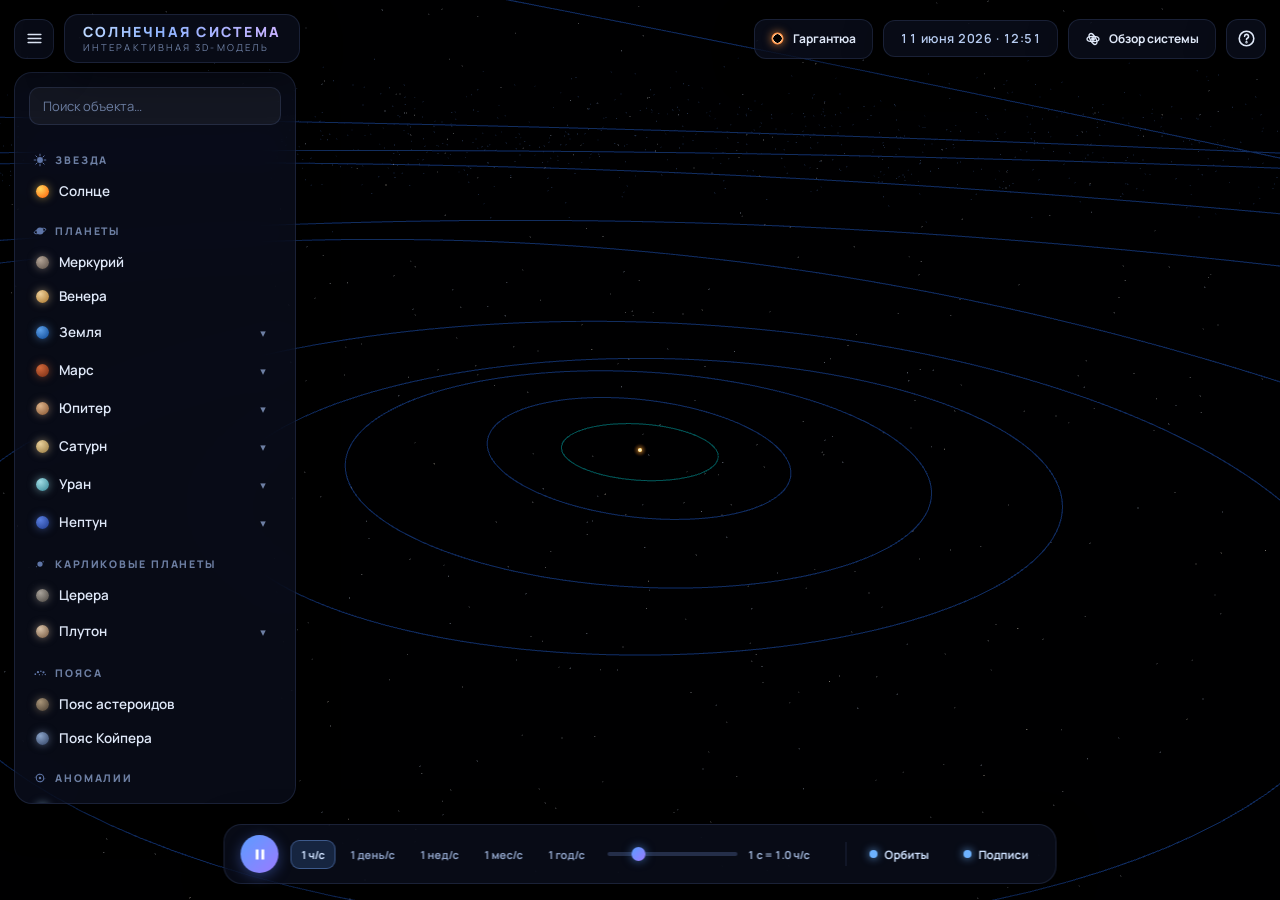
==== index.html @ 6d2d192e "baseline: pre-stage-5 state (real-scale solar system + Gargantua) Vanilla Three.js r161 solar-system" ====
<!DOCTYPE html>
<html lang="ru">
<head>
  <meta charset="UTF-8">
  <meta name="viewport" content="width=device-width, initial-scale=1.0">
  <title>Солнечная система — интерактивная 3D-модель</title>
  <meta name="description" content="Интерактивная 3D-модель Солнечной системы: планеты, спутники, пояса астероидов и космические аппараты с реальными характеристиками.">
  <link rel="preconnect" href="https://fonts.googleapis.com">
  <link rel="preconnect" href="https://fonts.gstatic.com" crossorigin>
  <link href="https://fonts.googleapis.com/css2?family=Manrope:wght@400;500;600;700;800&display=swap" rel="stylesheet">
  <link rel="stylesheet" href="css/style.css">
  <link rel="icon" href="data:image/svg+xml,<svg xmlns='http://www.w3.org/2000/svg' viewBox='0 0 24 24'><circle cx='12' cy='12' r='6' fill='%23ffb347'/><ellipse cx='12' cy='12' rx='10' ry='3.5' fill='none' stroke='%236ea8ff' stroke-width='1.5' transform='rotate(-18 12 12)'/></svg>">
  <script type="importmap">
    {
      "imports": {
        "three": "./vendor/three.module.js",
        "three/addons/": "./vendor/addons/"
      }
    }
  </script>
</head>
<body>

  <!-- Экран загрузки -->
  <div id="loader">
    <div class="orbits">
      <div class="o"></div>
      <div class="o"></div>
      <div class="o"></div>
      <div class="core"></div>
    </div>
    <div class="loader-title">СОЛНЕЧНАЯ СИСТЕМА</div>
    <div class="loader-sub">загрузка текстур и подготовка сцены…</div>
  </div>

  <!-- 3D-сцена -->
  <canvas id="scene"></canvas>
  <div id="labels"></div>

  <!-- Верхняя панель -->
  <header id="topbar">
    <button id="btnMenu" class="glass btn-ic" title="Скрыть / показать список объектов">
      <svg viewBox="0 0 24 24" fill="none" stroke="currentColor" stroke-width="2" stroke-linecap="round">
        <path d="M4 7h16M4 12h16M4 17h16"/>
      </svg>
    </button>
    <div class="brand glass">
      <b>СОЛНЕЧНАЯ СИСТЕМА</b>
      <span>интерактивная 3D-модель</span>
    </div>
    <div class="spacer"></div>
    <a class="bh-link glass" href="blackhole.html" title="Чёрная дыра Гаргантюа из «Интерстеллара»">
      <span class="bh-dot"></span>
      Гаргантюа
    </a>
    <div id="simDate" class="glass">11 июня 2026 · 12:00</div>
    <button id="btnOverview" class="glass" title="Вернуться к обзору всей системы">
      <svg viewBox="0 0 24 24" fill="none" stroke="currentColor" stroke-width="2" stroke-linecap="round">
        <circle cx="12" cy="12" r="3" fill="currentColor" stroke="none"/>
        <ellipse cx="12" cy="12" rx="9" ry="4"/>
        <ellipse cx="12" cy="12" rx="9" ry="4" transform="rotate(60 12 12)"/>
      </svg>
      Обзор системы
    </button>
    <button id="btnHelp" class="glass btn-ic" title="Управление">
      <svg viewBox="0 0 24 24" fill="none" stroke="currentColor" stroke-width="2" stroke-linecap="round">
        <circle cx="12" cy="12" r="9.2"/>
        <path d="M9.6 9.3a2.5 2.5 0 1 1 3.4 2.34c-.74.3-1 .86-1 1.61v.25"/>
        <circle cx="12" cy="16.8" r="0.5" fill="currentColor"/>
      </svg>
    </button>
  </header>

  <!-- Сайдбар со списком объектов -->
  <aside id="sidebar" class="glass">
    <div class="search-wrap">
      <input id="searchInput" type="text" placeholder="Поиск объекта…" autocomplete="off">
    </div>
    <nav id="tree"></nav>
  </aside>

  <!-- Панель информации об объекте -->
  <section id="infoPanel" class="glass">
    <button id="infoClose" title="Закрыть (Esc)">✕</button>
    <div class="info-head">
      <div id="infoPortrait"></div>
      <div class="info-names">
        <div id="infoKind">Планета</div>
        <div id="infoName">—</div>
        <div id="infoEn">—</div>
      </div>
    </div>
    <div class="info-body">
      <p id="infoDesc"></p>
      <div id="infoLive"></div>
      <div id="infoFacts"></div>
    </div>
    <div class="info-foot">
      <button id="btnGoto">
        <svg viewBox="0 0 24 24" fill="none" stroke="currentColor" stroke-width="2" stroke-linecap="round" stroke-linejoin="round">
          <path d="M5 19l7-14 7 14-7-3.5z"/>
        </svg>
        Лететь к объекту
      </button>
      <button id="btnJump" class="btn-jump" style="display:none">
        <svg viewBox="0 0 24 24" fill="none" stroke="currentColor" stroke-width="2" stroke-linecap="round">
          <circle cx="12" cy="12" r="7.5"/>
          <path d="M8.5 12h7M12.7 9.2L15.5 12l-2.8 2.8"/>
        </svg>
        Прыгнуть к Гаргантюа
      </button>
    </div>
  </section>

  <!-- Панель управления временем -->
  <footer id="timebar" class="glass">
    <button id="btnPause" title="Пауза (пробел)"></button>
    <div class="presets">
      <button class="preset" data-speed="0.04166666">1 ч/с</button>
      <button class="preset" data-speed="1">1 день/с</button>
      <button class="preset" data-speed="7">1 нед/с</button>
      <button class="preset" data-speed="30.44">1 мес/с</button>
      <button class="preset" data-speed="365.25">1 год/с</button>
    </div>
    <div class="slider-wrap">
      <input id="speedSlider" type="range" min="0" max="1000" value="300">
      <div id="speedLabel">1 с = 1 ч</div>
    </div>
    <div class="vdiv"></div>
    <button id="tglOrbits" class="tgl on">Орбиты</button>
    <button id="tglLabels" class="tgl on">Подписи</button>
  </footer>

  <!-- Прицел сканера (центр экрана) -->
  <div id="reticle" class="ret-idle">
    <svg class="ret-svg" viewBox="0 0 100 100" aria-hidden="true">
      <circle class="ret-prog-track" cx="50" cy="50" r="34"/>
      <circle class="ret-prog" cx="50" cy="50" r="34"/>
    </svg>
    <span class="ret-corner tl"></span><span class="ret-corner tr"></span>
    <span class="ret-corner bl"></span><span class="ret-corner br"></span>
    <span class="ret-dot"></span>
    <div class="ret-info"><b id="retName"></b><span id="retMeta"></span></div>
  </div>

  <!-- Баннер открытия объекта -->
  <div id="discoveryBanner"></div>

  <!-- HUD режима полёта -->
  <div id="flightHud" class="glass">
    <div class="fh-head"><span class="fh-boost" id="fhBoost">БУСТ</span><b>ПОЛЁТ</b></div>
    <div class="fh-bar"><i id="fhBar"></i></div>
    <div class="fh-spd"><span id="fhSpeed">0</span><small>ед/с</small></div>
    <div class="fh-stats">
      <span class="fh-stat"><i class="fh-ico-scan"></i><b id="fhFound">0</b>/<span id="fhTotal">0</span> просканировано</span>
      <span class="fh-stat fh-cr"><b id="fhCredits">0</b> кр</span>
    </div>
    <div class="fh-keys"><kbd>W</kbd>/<kbd>S</kbd> тяга · мышь поворот · <kbd>A</kbd>/<kbd>D</kbd> крен · <kbd>Space</kbd> тормоз · <kbd>Shift</kbd> буст · <kbd>ЛКМ</kbd> скан · <kbd>F</kbd> выйти</div>
  </div>

  <!-- Подсказка по управлению -->
  <div id="hint" class="glass">
    <kbd>ЛКМ</kbd> вращение &nbsp; <kbd>Колесо</kbd> масштаб &nbsp; <kbd>ПКМ</kbd> сдвиг<br>
    <kbd>W</kbd><kbd>A</kbd><kbd>S</kbd><kbd>D</kbd><kbd>Q</kbd><kbd>E</kbd> свободный полёт &nbsp; <kbd>Shift</kbd> ускорение<br>
    <kbd>F</kbd> взять штурвал корабля
  </div>

  <!-- Окно помощи -->
  <div id="helpModal" class="modal">
    <div class="modal-card glass">
      <button id="helpClose">✕</button>
      <h3>Управление</h3>
      <div class="help-row"><span>Вращение камеры</span><div class="help-keys"><kbd>ЛКМ + движение</kbd></div></div>
      <div class="help-row"><span>Приближение / отдаление</span><div class="help-keys"><kbd>Колесо мыши</kbd></div></div>
      <div class="help-row"><span>Сдвиг камеры</span><div class="help-keys"><kbd>ПКМ + движение</kbd></div></div>
      <div class="help-row"><span>Свободный полёт</span><div class="help-keys"><kbd>W</kbd><kbd>A</kbd><kbd>S</kbd><kbd>D</kbd></div></div>
      <div class="help-row"><span>Вверх / вниз</span><div class="help-keys"><kbd>E</kbd><kbd>Q</kbd></div></div>
      <div class="help-row"><span>Ускорение полёта</span><div class="help-keys"><kbd>Shift</kbd></div></div>
      <div class="help-row"><span>Взять штурвал корабля / выйти</span><div class="help-keys"><kbd>F</kbd></div></div>
      <div class="help-row"><span>Пауза времени</span><div class="help-keys"><kbd>Пробел</kbd></div></div>
      <div class="help-row"><span>Снять выделение</span><div class="help-keys"><kbd>Esc</kbd></div></div>
      <div class="help-row"><span>Информация об объекте</span><div class="help-keys"><kbd>Клик по объекту</kbd></div></div>
    </div>
  </div>

  <script type="module" src="js/main.js"></script>
</body>
</html>
---- css/style.css ----
/* ============================================================
   Солнечная система — стили интерфейса
   ============================================================ */

:root {
  --bg: #04060d;
  --glass: rgba(13, 19, 36, 0.62);
  --glass-border: rgba(138, 170, 255, 0.14);
  --text: #dfe8f8;
  --text-dim: #8fa3c8;
  --text-faint: #6d7fa3;
  --accent1: #5b9dff;
  --accent2: #9b7bff;
  --accent-grad: linear-gradient(135deg, #5b9dff, #9b7bff);
}

* { margin: 0; padding: 0; box-sizing: border-box; }

html, body {
  width: 100%; height: 100%;
  overflow: hidden;
  background: var(--bg);
  color: var(--text);
  font-family: 'Manrope', 'Inter', 'Segoe UI', system-ui, sans-serif;
  -webkit-font-smoothing: antialiased;
}

#scene { position: fixed; inset: 0; display: block; cursor: grab; }
#scene:active { cursor: grabbing; }

::selection { background: rgba(91, 157, 255, 0.35); }

/* ───────── базовое стекло ───────── */
.glass {
  background: var(--glass);
  backdrop-filter: blur(18px) saturate(150%);
  -webkit-backdrop-filter: blur(18px) saturate(150%);
  border: 1px solid var(--glass-border);
  box-shadow: 0 10px 40px rgba(0, 0, 0, 0.45);
}

button {
  font-family: inherit;
  color: var(--text);
  cursor: pointer;
  border: none;
  background: none;
}

.btn-ic {
  width: 40px; height: 40px;
  border-radius: 12px;
  display: grid; place-items: center;
  transition: border-color 0.25s, box-shadow 0.25s, transform 0.15s;
}
.btn-ic svg { width: 19px; height: 19px; }
.btn-ic:hover {
  border-color: rgba(140, 190, 255, 0.45);
  box-shadow: 0 0 18px rgba(91, 157, 255, 0.25);
}
.btn-ic:active { transform: scale(0.93); }

/* ───────── верхняя панель ───────── */
#topbar {
  position: fixed; top: 14px; left: 14px; right: 14px;
  display: flex; align-items: center; gap: 10px;
  z-index: 30;
  pointer-events: none;
}
#topbar > * { pointer-events: auto; }

.brand {
  display: flex; flex-direction: column;
  padding: 7px 18px 8px;
  border-radius: 14px;
  user-select: none;
}
.brand b {
  font-size: 14px; font-weight: 800; letter-spacing: 0.16em;
  background: linear-gradient(90deg, #bcd7ff, #8fb4ff 40%, #c9b2ff);
  -webkit-background-clip: text; background-clip: text;
  -webkit-text-fill-color: transparent;
  white-space: nowrap;
}
.brand span {
  font-size: 9.5px; letter-spacing: 0.22em; text-transform: uppercase;
  color: var(--text-faint);
}

.spacer { flex: 1; }

#simDate {
  padding: 9px 16px;
  border-radius: 12px;
  font-size: 12.5px; font-weight: 600;
  letter-spacing: 0.04em;
  color: #b8cdf2;
  font-variant-numeric: tabular-nums;
  white-space: nowrap;
}

#btnOverview {
  padding: 0 16px; height: 40px;
  border-radius: 12px;
  font-size: 12px; font-weight: 700;
  display: flex; align-items: center; gap: 8px;
  transition: border-color 0.25s, box-shadow 0.25s;
}

.bh-link {
  display: flex; align-items: center; gap: 9px;
  height: 40px;
  padding: 0 16px;
  border-radius: 12px;
  font-size: 12px; font-weight: 700;
  color: var(--text);
  text-decoration: none;
  transition: border-color 0.25s, box-shadow 0.25s;
  white-space: nowrap;
}
.bh-link:hover {
  border-color: rgba(255, 180, 90, 0.5);
  box-shadow: 0 0 18px rgba(255, 150, 60, 0.3);
}
.bh-dot {
  width: 13px; height: 13px;
  border-radius: 50%;
  background: radial-gradient(circle at 50% 50%, #000 0 44%, transparent 46%),
    radial-gradient(circle at 50% 50%, #ffe9c0 40%, #ff8a3c 60%, transparent 75%);
  box-shadow: 0 0 8px rgba(255, 150, 60, 0.7);
}
#btnOverview svg { width: 16px; height: 16px; }
#btnOverview:hover {
  border-color: rgba(140, 190, 255, 0.45);
  box-shadow: 0 0 18px rgba(91, 157, 255, 0.25);
}

/* ───────── сайдбар ───────── */
#sidebar {
  position: fixed; left: 14px; top: 72px; bottom: 96px;
  width: 282px;
  border-radius: 18px;
  display: flex; flex-direction: column;
  z-index: 20;
  transition: transform 0.4s cubic-bezier(0.2, 0.8, 0.2, 1), opacity 0.35s;
  overflow: hidden;
}
#sidebar.collapsed { transform: translateX(-130%); opacity: 0; }

.search-wrap { padding: 14px 14px 8px; }
#searchInput {
  width: 100%;
  background: rgba(255, 255, 255, 0.05);
  border: 1px solid rgba(138, 170, 255, 0.14);
  border-radius: 10px;
  padding: 9px 13px;
  font-family: inherit; font-size: 13px;
  color: var(--text);
  outline: none;
  transition: border-color 0.25s, box-shadow 0.25s;
}
#searchInput::placeholder { color: var(--text-faint); }
#searchInput:focus {
  border-color: rgba(120, 170, 255, 0.45);
  box-shadow: 0 0 14px rgba(91, 157, 255, 0.18);
}

#tree {
  flex: 1;
  overflow-y: auto;
  padding: 4px 10px 16px;
}
#tree::-webkit-scrollbar { width: 8px; }
#tree::-webkit-scrollbar-thumb {
  background: rgba(120, 150, 220, 0.22);
  border-radius: 8px;
}
#tree::-webkit-scrollbar-thumb:hover { background: rgba(120, 150, 220, 0.4); }

.cat { margin-top: 12px; }
.cat-title {
  display: flex; align-items: center; gap: 8px;
  font-size: 10.5px; font-weight: 800;
  letter-spacing: 0.18em; text-transform: uppercase;
  color: var(--text-faint);
  padding: 4px 8px 7px;
}
.cat-ico svg { width: 14px; height: 14px; display: block; color: #5f76a8; }
.cat ul { list-style: none; }

.row {
  display: flex; align-items: center; gap: 10px;
  padding: 7px 10px;
  border-radius: 10px;
  cursor: pointer;
  border: 1px solid transparent;
  transition: background 0.2s, border-color 0.2s;
  user-select: none;
}
.row:hover { background: rgba(120, 160, 255, 0.08); }
.row.active {
  background: linear-gradient(90deg, rgba(91, 157, 255, 0.16), rgba(155, 123, 255, 0.1));
  border-color: rgba(120, 170, 255, 0.3);
}
.row .dot {
  width: 13px; height: 13px; flex: none;
  border-radius: 50%;
  background: radial-gradient(circle at 34% 30%, var(--c1), var(--c2) 75%);
  box-shadow: 0 0 8px color-mix(in srgb, var(--c1) 55%, transparent);
}
.row-name { font-size: 13.5px; font-weight: 600; flex: 1; }
.row.child { padding: 5px 10px; }
.row.child .dot { width: 9px; height: 9px; }
.row.child .row-name { font-size: 12.5px; font-weight: 500; color: #c2d0e8; }

.exp {
  font-size: 11px; color: var(--text-faint);
  width: 22px; height: 22px;
  border-radius: 7px;
  transition: transform 0.3s, color 0.2s, background 0.2s;
}
.exp:hover { background: rgba(255, 255, 255, 0.08); color: var(--text); }
li.open > .row .exp, li.open > div .exp { transform: rotate(180deg); }
ul.children { display: none; margin-left: 20px; padding-left: 4px; border-left: 1px solid rgba(138, 170, 255, 0.12); }
li.open > ul.children { display: block; }

/* ───────── панель информации ───────── */
#infoPanel {
  position: fixed; right: 14px; top: 72px;
  width: 348px;
  max-height: calc(100vh - 186px);
  border-radius: 20px;
  display: flex; flex-direction: column;
  z-index: 20;
  transform: translateX(120%);
  opacity: 0;
  transition: transform 0.45s cubic-bezier(0.2, 0.8, 0.2, 1), opacity 0.35s;
  overflow: hidden;
}
#infoPanel.open { transform: translateX(0); opacity: 1; }

.info-head {
  display: flex; gap: 14px; align-items: center;
  padding: 18px 18px 12px;
}
#infoPortrait {
  width: 62px; height: 62px; flex: none;
  border-radius: 50%;
  box-shadow:
    inset -8px -8px 18px rgba(0, 0, 0, 0.55),
    inset 4px 4px 12px rgba(255, 255, 255, 0.18),
    0 0 24px rgba(91, 157, 255, 0.18);
}
.info-names { flex: 1; min-width: 0; }
#infoKind {
  display: inline-block;
  font-size: 9.5px; font-weight: 800;
  letter-spacing: 0.14em; text-transform: uppercase;
  color: #a5c4ff;
  padding: 3px 9px;
  border-radius: 99px;
  border: 1px solid rgba(120, 170, 255, 0.35);
  background: rgba(91, 157, 255, 0.1);
  margin-bottom: 5px;
}
#infoName { font-size: 21px; font-weight: 800; line-height: 1.1; }
#infoEn { font-size: 11.5px; color: var(--text-dim); margin-top: 2px; }

#infoClose {
  position: absolute; top: 12px; right: 12px;
  width: 30px; height: 30px;
  border-radius: 9px;
  display: grid; place-items: center;
  color: var(--text-dim);
  font-size: 17px;
  transition: background 0.2s, color 0.2s;
}
#infoClose:hover { background: rgba(255, 255, 255, 0.08); color: var(--text); }

.info-body {
  overflow-y: auto;
  padding: 0 18px 16px;
}
.info-body::-webkit-scrollbar { width: 8px; }
.info-body::-webkit-scrollbar-thumb { background: rgba(120, 150, 220, 0.22); border-radius: 8px; }

#infoDesc {
  font-size: 13px; line-height: 1.6;
  color: #c6d4ec;
  padding-bottom: 12px;
  border-bottom: 1px solid rgba(138, 170, 255, 0.12);
}

#infoLive { padding-top: 4px; }
#infoLive:empty { display: none; }
.live-row, .fact {
  display: flex; justify-content: space-between; align-items: baseline; gap: 14px;
  padding: 6.5px 0;
  font-size: 12.5px;
}
.live-row { border-bottom: 1px dashed rgba(138, 170, 255, 0.1); }
.live-row span, .fact span { color: var(--text-dim); }
.live-row b, .fact b { font-weight: 700; color: #e8f0ff; text-align: right; }
.live-row b { color: #9fd0ff; }

#infoFacts { padding-top: 6px; }
.fact { border-bottom: 1px solid rgba(138, 170, 255, 0.07); }
.fact:last-child { border-bottom: none; }

.info-foot { padding: 10px 18px 16px; }
#btnGoto {
  width: 100%;
  padding: 11px;
  border-radius: 12px;
  background: var(--accent-grad);
  color: #fff;
  font-size: 13px; font-weight: 800;
  letter-spacing: 0.04em;
  display: flex; align-items: center; justify-content: center; gap: 9px;
  box-shadow: 0 4px 18px rgba(91, 130, 255, 0.35);
  transition: filter 0.2s, transform 0.15s, box-shadow 0.2s;
}
#btnGoto svg { width: 15px; height: 15px; }
#btnGoto:hover { filter: brightness(1.12); box-shadow: 0 4px 24px rgba(91, 130, 255, 0.5); }
#btnGoto:active { transform: scale(0.97); }

.btn-jump {
  width: 100%;
  margin-top: 8px;
  padding: 11px;
  border-radius: 12px;
  background: linear-gradient(135deg, #ff9a3c, #ff5e3a);
  color: #fff;
  font-size: 13px; font-weight: 800;
  letter-spacing: 0.04em;
  display: flex; align-items: center; justify-content: center; gap: 9px;
  box-shadow: 0 4px 18px rgba(255, 120, 50, 0.35);
  transition: filter 0.2s, transform 0.15s, box-shadow 0.2s;
}
.btn-jump svg { width: 16px; height: 16px; }
.btn-jump:hover { filter: brightness(1.12); box-shadow: 0 4px 24px rgba(255, 120, 50, 0.55); }
.btn-jump:active { transform: scale(0.97); }

/* ───────── панель времени ───────── */
#timebar {
  position: fixed; bottom: 16px; left: 50%;
  transform: translateX(-50%);
  display: flex; align-items: center; gap: 12px;
  padding: 10px 16px;
  border-radius: 18px;
  z-index: 25;
  max-width: calc(100vw - 28px);
}

#btnPause {
  width: 38px; height: 38px; flex: none;
  border-radius: 50%;
  background: var(--accent-grad);
  display: grid; place-items: center;
  box-shadow: 0 3px 14px rgba(91, 130, 255, 0.4);
  transition: filter 0.2s, transform 0.15s;
}
#btnPause svg { width: 17px; height: 17px; color: #fff; }
#btnPause:hover { filter: brightness(1.15); }
#btnPause:active { transform: scale(0.92); }

.presets { display: flex; gap: 4px; }
.preset {
  font-size: 11px; font-weight: 700;
  color: var(--text-dim);
  padding: 6px 10px;
  border-radius: 9px;
  border: 1px solid transparent;
  white-space: nowrap;
  transition: all 0.2s;
}
.preset:hover { background: rgba(120, 160, 255, 0.1); color: var(--text); }
.preset.active {
  background: rgba(91, 157, 255, 0.18);
  border-color: rgba(120, 170, 255, 0.4);
  color: #cfe2ff;
}

.slider-wrap { display: flex; align-items: center; gap: 10px; }
#speedSlider {
  width: 130px;
  appearance: none; -webkit-appearance: none;
  height: 4px;
  border-radius: 4px;
  background: rgba(138, 170, 255, 0.22);
  outline: none;
}
#speedSlider::-webkit-slider-thumb {
  appearance: none; -webkit-appearance: none;
  width: 14px; height: 14px;
  border-radius: 50%;
  background: var(--accent-grad);
  box-shadow: 0 0 10px rgba(91, 157, 255, 0.6);
  cursor: pointer;
}
#speedSlider::-moz-range-thumb {
  width: 14px; height: 14px; border: none;
  border-radius: 50%;
  background: #7b9dff;
  cursor: pointer;
}
#speedLabel {
  font-size: 11px; font-weight: 700;
  color: #9fb4d8;
  min-width: 86px;
  font-variant-numeric: tabular-nums;
}

.vdiv { width: 1px; height: 24px; background: rgba(138, 170, 255, 0.15); }

.tgl {
  display: flex; align-items: center; gap: 7px;
  font-size: 11.5px; font-weight: 700;
  color: var(--text-dim);
  padding: 7px 11px;
  border-radius: 10px;
  transition: all 0.2s;
  white-space: nowrap;
}
.tgl::before {
  content: '';
  width: 8px; height: 8px;
  border-radius: 50%;
  background: rgba(255, 255, 255, 0.18);
  transition: all 0.25s;
}
.tgl:hover { background: rgba(120, 160, 255, 0.08); }
.tgl.on { color: #cfe2ff; }
.tgl.on::before {
  background: #6db2ff;
  box-shadow: 0 0 8px rgba(109, 178, 255, 0.9);
}

/* ───────── подписи в 3D ───────── */
#labels {
  position: fixed; inset: 0;
  pointer-events: none;
  z-index: 10;
  overflow: hidden;
}
.label {
  position: absolute; top: 0; left: 0;
  display: none; align-items: center; gap: 6px;
  padding: 3px 10px 3px 7px;
  border-radius: 99px;
  background: rgba(8, 12, 24, 0.55);
  backdrop-filter: blur(6px);
  border: 1px solid rgba(140, 180, 255, 0.16);
  font-size: 11.5px; font-weight: 600;
  color: #cfe0f8;
  pointer-events: auto;
  cursor: pointer;
  white-space: nowrap;
  will-change: transform;
  transition: border-color 0.2s, box-shadow 0.2s;
}
.label:hover { border-color: rgba(140, 200, 255, 0.55); }
.label.active {
  border-color: rgba(127, 192, 255, 0.8);
  box-shadow: 0 0 14px rgba(110, 170, 255, 0.35);
  color: #fff;
}
.ldot {
  width: 6px; height: 6px;
  border-radius: 50%;
  background: var(--c);
  box-shadow: 0 0 6px var(--c);
}
.label.kind-moon, .label.kind-craft { font-size: 10.5px; padding: 2px 8px 2px 6px; }

/* ───────── подсказка ───────── */
#hint {
  position: fixed; left: 14px; bottom: 16px;
  padding: 10px 14px;
  border-radius: 12px;
  font-size: 11.5px;
  color: #9fb4d8;
  z-index: 18;
  line-height: 1.8;
  transition: opacity 1.2s;
}
#hint.gone { opacity: 0; pointer-events: none; }

/* ───────── HUD режима полёта ───────── */
#flightHud {
  position: fixed; left: 14px; bottom: 16px;
  width: 220px;
  padding: 12px 14px;
  border-radius: 14px;
  z-index: 20;
  display: none;
}
body.ship-mode #flightHud { display: block; }
body.ship-mode #hint { display: none; }
/* В полёте орбитальный UI остаётся видимым, но не ловит мышь: иначе
   :hover-перерисовка стеклянных панелей и подписей поверх анимирующейся
   3D-сцены вызывает скачки кадра и тряску камеры/корабля. */
body.ship-mode #topbar,
body.ship-mode #topbar > *,
body.ship-mode #sidebar,
body.ship-mode #timebar,
body.ship-mode #infoPanel,
body.ship-mode #flightHud,
body.ship-mode #labels .label {
  pointer-events: none;
}
body.ship-mode #scene { cursor: none; }
/* Главная причина тряски: backdrop-filter (размытие) каждый кадр заново
   растрируется поверх анимирующейся 3D-сцены, а движение курсора над этой
   областью добавляет перерисовки. В полёте размытие выключаем, панели
   оставляем видимыми — фон делаем плотнее для читаемости. */
body.ship-mode .glass,
body.ship-mode #labels .label {
  backdrop-filter: none !important;
  -webkit-backdrop-filter: none !important;
}
body.ship-mode .glass { background: rgba(10, 15, 30, 0.9); }
body.ship-mode #labels .label { background: rgba(8, 12, 24, 0.82); }
.fh-head {
  display: flex; align-items: center; gap: 8px;
  font-size: 11px; letter-spacing: 0.14em; color: var(--text-dim);
}
.fh-head b { color: var(--text); font-weight: 700; }
.fh-boost {
  font-size: 9.5px; font-weight: 700; letter-spacing: 0.1em;
  padding: 1px 6px; border-radius: 6px;
  color: var(--text-faint);
  border: 1px solid var(--glass-border);
  transition: color 0.2s, background 0.2s, box-shadow 0.2s;
}
.fh-boost.on {
  color: #ffe0b0; background: rgba(255, 150, 60, 0.18);
  box-shadow: 0 0 14px rgba(255, 140, 50, 0.4);
}
.fh-bar {
  margin: 9px 0 6px;
  height: 5px; border-radius: 4px;
  background: rgba(138, 170, 255, 0.12);
  overflow: hidden;
}
.fh-bar i {
  display: block; height: 100%; width: 0%;
  background: var(--accent-grad);
  border-radius: 4px;
  transition: width 0.08s linear;
}
.fh-spd {
  font-variant-numeric: tabular-nums;
  font-size: 22px; font-weight: 700; color: var(--text);
}
.fh-spd small { font-size: 11px; color: var(--text-faint); margin-left: 5px; font-weight: 500; }
.fh-keys {
  margin-top: 8px;
  font-size: 10px; line-height: 1.7; color: var(--text-faint);
}

/* ───────── HUD: сканы и кредиты ───────── */
.fh-stats {
  display: flex; justify-content: space-between; align-items: center;
  margin-top: 9px; font-size: 11px; color: var(--text-dim);
}
.fh-stats b { color: var(--text); font-variant-numeric: tabular-nums; }
.fh-stat { display: inline-flex; align-items: center; gap: 5px; }
.fh-ico-scan { width: 8px; height: 8px; border-radius: 50%; background: #6df2c8; box-shadow: 0 0 8px #6df2c8; }
.fh-cr b { color: #ffe0a0; }

/* ───────── Прицел сканера ───────── */
#reticle {
  position: fixed; left: 50%; top: 50%;
  width: 86px; height: 86px;
  transform: translate(-50%, -50%);
  display: none; pointer-events: none; z-index: 19;
}
body.ship-mode #reticle { display: block; }
.ret-dot {
  position: absolute; left: 50%; top: 50%; width: 4px; height: 4px;
  transform: translate(-50%, -50%); border-radius: 50%;
  background: rgba(160, 180, 210, 0.5);
  transition: background 0.2s;
}
.ret-corner {
  position: absolute; width: 12px; height: 12px;
  border: 2px solid #6df2c8; opacity: 0;
  transition: opacity 0.15s, border-color 0.2s;
}
.ret-corner.tl { left: 8px; top: 8px; border-right: none; border-bottom: none; }
.ret-corner.tr { right: 8px; top: 8px; border-left: none; border-bottom: none; }
.ret-corner.bl { left: 8px; bottom: 8px; border-right: none; border-top: none; }
.ret-corner.br { right: 8px; bottom: 8px; border-left: none; border-top: none; }
.ret-svg { position: absolute; inset: 0; width: 100%; height: 100%; transform: rotate(-90deg); }
.ret-prog-track, .ret-prog { fill: none; stroke-width: 3; }
.ret-prog-track { stroke: rgba(109, 242, 200, 0.12); }
.ret-prog {
  stroke: #6df2c8; stroke-linecap: round;
  stroke-dasharray: 213.6; stroke-dashoffset: 213.6;
  opacity: 0; transition: opacity 0.15s;
  filter: drop-shadow(0 0 4px rgba(109, 242, 200, 0.8));
}
.ret-info {
  position: absolute; top: 100%; left: 50%; transform: translateX(-50%);
  margin-top: 10px; text-align: center; white-space: nowrap;
}
.ret-info b { display: block; font-size: 13px; color: #dff7ee; letter-spacing: 0.02em; }
.ret-info span { font-size: 10.5px; color: var(--text-dim); }
/* состояния */
#reticle.ret-lock .ret-corner,
#reticle.ret-scan .ret-corner { opacity: 1; }
#reticle.ret-lock .ret-dot,
#reticle.ret-scan .ret-dot { background: #6df2c8; box-shadow: 0 0 6px #6df2c8; }
#reticle.ret-known .ret-corner { opacity: 1; border-color: #7dffb0; }
#reticle.ret-known .ret-info b { color: #bdf5cf; }
#reticle.ret-scan .ret-prog { opacity: 1; }
#reticle.ret-scan .ret-corner { border-color: #aef7e2; }

/* ───────── Баннер открытия ───────── */
#discoveryBanner {
  position: fixed; left: 50%; top: 15%; transform: translate(-50%, -12px);
  display: flex; align-items: center; gap: 12px;
  padding: 12px 20px; border-radius: 14px;
  background: rgba(8, 18, 20, 0.86);
  border: 1px solid rgba(109, 242, 200, 0.4);
  box-shadow: 0 8px 40px rgba(0, 0, 0, 0.5), 0 0 28px rgba(109, 242, 200, 0.18);
  opacity: 0; pointer-events: none; z-index: 40;
  transition: opacity 0.4s, transform 0.4s;
}
#discoveryBanner.show { opacity: 1; transform: translate(-50%, 0); }
#discoveryBanner .db-tag {
  font-size: 10px; font-weight: 700; letter-spacing: 0.16em;
  color: #0a1614; background: #6df2c8; padding: 3px 8px; border-radius: 6px;
}
#discoveryBanner b { font-size: 16px; color: #eafff8; }
#discoveryBanner .db-kind { font-size: 11px; color: var(--text-dim); }
#discoveryBanner .db-cr { font-size: 12px; font-weight: 700; color: #ffe0a0; margin-left: 2px; }

/* отметка обнаруженных в сайдбаре */
#tree .row.found .row-name::after { content: ' ✓'; color: #6df2c8; font-size: 11px; }

kbd {
  background: rgba(255, 255, 255, 0.08);
  border: 1px solid rgba(255, 255, 255, 0.16);
  border-bottom-width: 2px;
  border-radius: 5px;
  padding: 0 6px;
  font-family: inherit;
  font-size: 10.5px;
  color: #cfe0f8;
}

/* ───────── модальное окно помощи ───────── */
.modal {
  position: fixed; inset: 0;
  background: rgba(2, 6, 14, 0.65);
  backdrop-filter: blur(6px);
  display: grid; place-items: center;
  z-index: 60;
  opacity: 0; pointer-events: none;
  transition: opacity 0.3s;
}
.modal.open { opacity: 1; pointer-events: auto; }
.modal-card {
  width: min(440px, calc(100vw - 40px));
  border-radius: 20px;
  padding: 26px;
  position: relative;
  transform: translateY(14px);
  transition: transform 0.35s cubic-bezier(0.2, 0.8, 0.2, 1);
}
.modal.open .modal-card { transform: translateY(0); }
.modal-card h3 {
  font-size: 17px; font-weight: 800;
  margin-bottom: 16px;
  letter-spacing: 0.03em;
}
.help-row {
  display: flex; justify-content: space-between; align-items: center; gap: 16px;
  padding: 8px 0;
  font-size: 13px;
  color: #c6d4ec;
  border-bottom: 1px solid rgba(138, 170, 255, 0.08);
}
.help-row:last-of-type { border-bottom: none; }
.help-keys { display: flex; gap: 4px; flex: none; }
#helpClose {
  position: absolute; top: 14px; right: 14px;
  width: 30px; height: 30px;
  border-radius: 9px;
  color: var(--text-dim);
  font-size: 17px;
  transition: background 0.2s, color 0.2s;
}
#helpClose:hover { background: rgba(255, 255, 255, 0.08); color: var(--text); }

/* ───────── загрузчик ───────── */
#loader {
  position: fixed; inset: 0;
  background: radial-gradient(ellipse at 50% 40%, #0a1226 0%, #04060d 70%);
  z-index: 100;
  display: flex; flex-direction: column;
  align-items: center; justify-content: center;
  gap: 28px;
  transition: opacity 0.8s;
}
#loader.done { opacity: 0; pointer-events: none; }
.orbits {
  width: 110px; height: 110px;
  position: relative;
  transform: translateZ(0);
}
.orbits .o {
  position: absolute; inset: 0;
  border: 1px solid rgba(120, 160, 255, 0.25);
  border-radius: 50%;
  animation: spin 3s linear infinite;
}
.orbits .o::after {
  content: '';
  position: absolute; top: -4px; left: 50%;
  width: 8px; height: 8px;
  border-radius: 50%;
  background: #6db2ff;
  box-shadow: 0 0 12px #6db2ff;
}
.orbits .o:nth-child(2) { inset: 18px; animation-duration: 2.1s; animation-direction: reverse; }
.orbits .o:nth-child(2)::after { background: #c9a2ff; box-shadow: 0 0 12px #c9a2ff; }
.orbits .o:nth-child(3) { inset: 36px; animation-duration: 1.4s; }
.orbits .o:nth-child(3)::after { background: #ffd27a; box-shadow: 0 0 12px #ffd27a; }
.orbits .core {
  position: absolute; inset: 47px;
  border-radius: 50%;
  background: radial-gradient(circle at 35% 30%, #ffe9a8, #ff8a1a);
  box-shadow: 0 0 24px rgba(255, 160, 50, 0.8);
}
@keyframes spin { to { transform: rotate(360deg); } }
.loader-title {
  font-size: 15px; font-weight: 800; letter-spacing: 0.3em;
  background: linear-gradient(90deg, #bcd7ff, #c9b2ff);
  -webkit-background-clip: text; background-clip: text;
  -webkit-text-fill-color: transparent;
}
.loader-sub { font-size: 11px; letter-spacing: 0.12em; color: var(--text-faint); }

/* ───────── адаптив ───────── */
@media (max-width: 880px) {
  .presets { display: none; }
  .brand span { display: none; }
  #simDate { display: none; }
}
@media (max-width: 640px) {
  #sidebar { width: min(300px, 82vw); }
  #infoPanel {
    width: auto;
    left: 14px; right: 14px; top: auto; bottom: 86px;
    max-height: 46vh;
  }
  .slider-wrap { display: none; }
  #hint { display: none; }
}
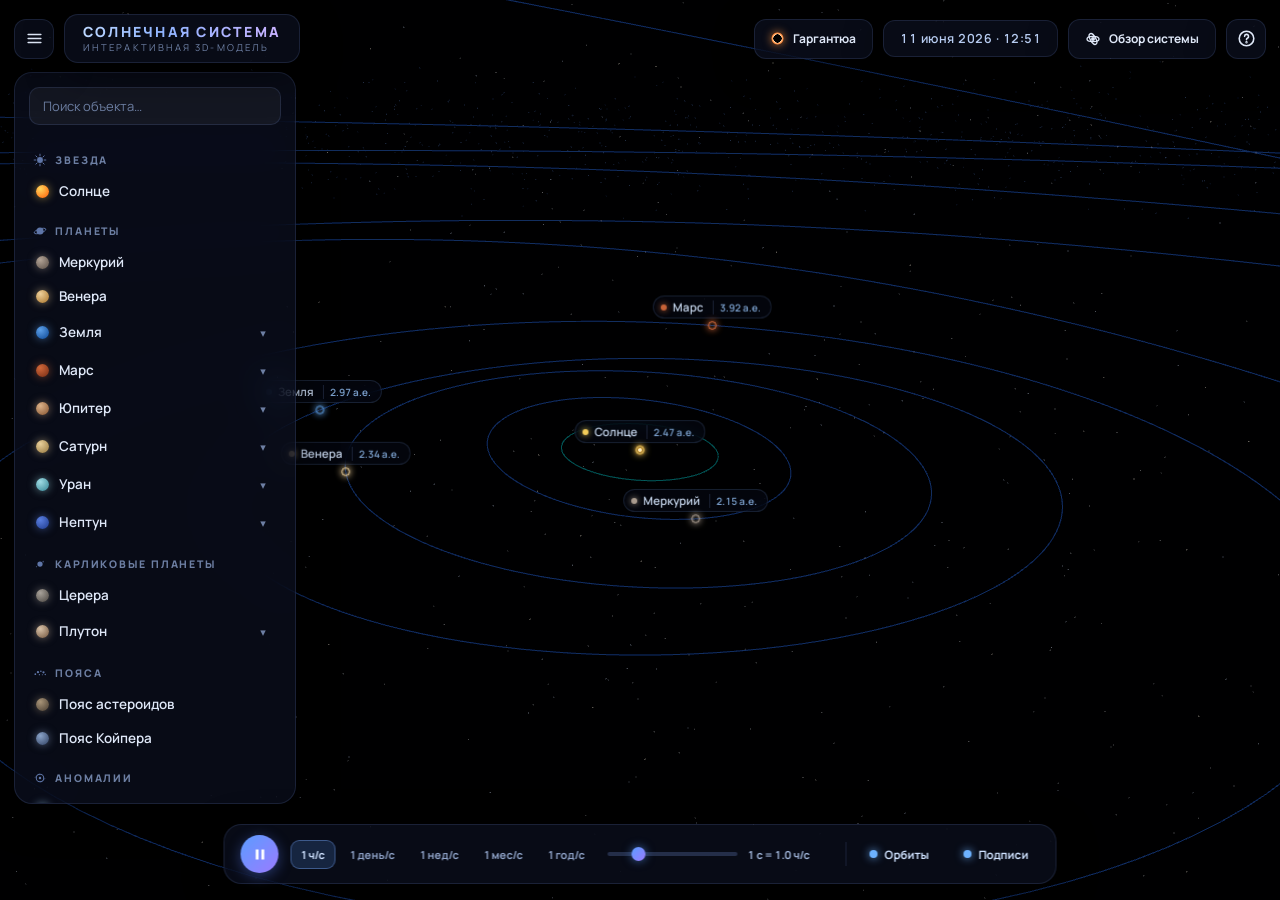
==== commit e3393a8b: "stage 9: gravity wells (SOI) — ship pulled inside a body's sphere of influence ShipControls gains a " ====
--- a/index.html
+++ b/index.html
@@ -155,6 +155,7 @@
       <span class="fh-stat"><i class="fh-ico-scan"></i><b id="fhFound">0</b>/<span id="fhTotal">0</span> просканировано</span>
       <span class="fh-stat fh-cr"><b id="fhCredits">0</b> кр</span>
     </div>
+    <div class="fh-well" id="fhWell" style="display:none"></div>
     <div class="fh-keys"><kbd>W</kbd>/<kbd>S</kbd> тяга · мышь поворот · <kbd>A</kbd>/<kbd>D</kbd> крен · <kbd>Space</kbd> тормоз · <kbd>Shift</kbd> буст · <kbd>ЛКМ</kbd> скан · <kbd>F</kbd> выйти</div>
   </div>
 
--- a/css/style.css
+++ b/css/style.css
@@ -472,6 +472,26 @@
   box-shadow: 0 0 6px var(--c);
 }
 .label.kind-moon, .label.kind-craft { font-size: 10.5px; padding: 2px 8px 2px 6px; }
+.ldist {
+  font-size: 10px; font-weight: 600;
+  color: #84acdc;
+  padding-left: 6px; margin-left: 3px;
+  border-left: 1px solid rgba(140, 180, 255, 0.18);
+  font-variant-numeric: tabular-nums;
+}
+.ldist:empty { display: none; }
+/* точка-«прицел» брекета: маленький светящийся круг точно на теле */
+.bdot {
+  position: absolute; top: 0; left: 0;
+  width: 9px; height: 9px;
+  border-radius: 50%;
+  border: 1.5px solid var(--c);
+  background: rgba(255, 255, 255, 0.06);
+  box-shadow: 0 0 7px var(--c), inset 0 0 3px var(--c);
+  pointer-events: none;
+  z-index: 9;
+  will-change: transform;
+}
 
 /* ───────── подсказка ───────── */
 #hint {
@@ -526,6 +546,12 @@
   font-size: 11px; letter-spacing: 0.14em; color: var(--text-dim);
 }
 .fh-head b { color: var(--text); font-weight: 700; }
+.fh-well {
+  margin-top: 6px;
+  font-size: 11px; letter-spacing: 0.02em;
+  color: #9fd0ff;
+}
+.fh-well b { color: #d8ecff; font-weight: 700; }
 .fh-boost {
   font-size: 9.5px; font-weight: 700; letter-spacing: 0.1em;
   padding: 1px 6px; border-radius: 6px;
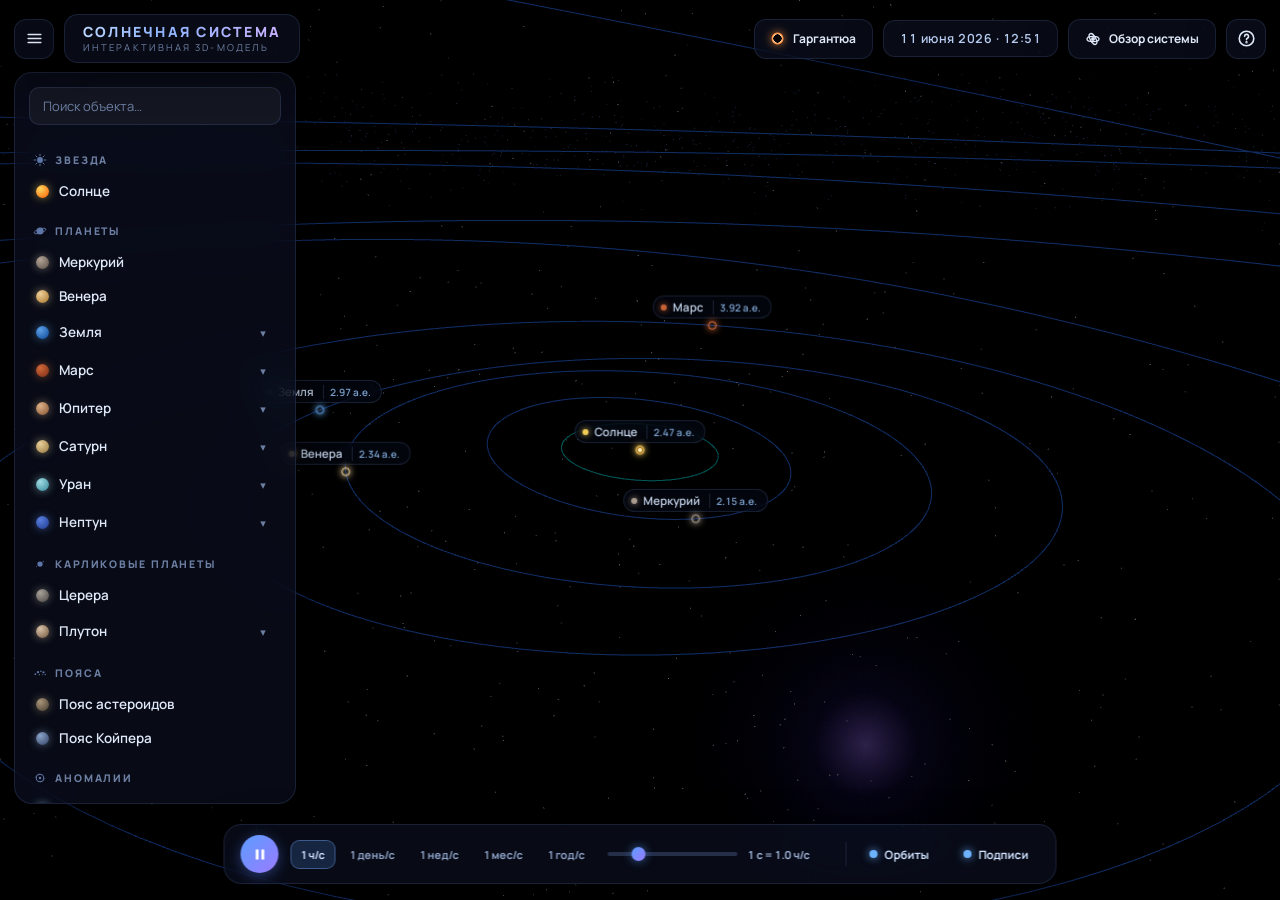
==== commit b5525be0: "stage 10: orbital assist (G) — hold a stable circular orbit in a gravity well Press G inside a body'" ====
--- a/index.html
+++ b/index.html
@@ -156,7 +156,7 @@
       <span class="fh-stat fh-cr"><b id="fhCredits">0</b> кр</span>
     </div>
     <div class="fh-well" id="fhWell" style="display:none"></div>
-    <div class="fh-keys"><kbd>W</kbd>/<kbd>S</kbd> тяга · мышь поворот · <kbd>A</kbd>/<kbd>D</kbd> крен · <kbd>Space</kbd> тормоз · <kbd>Shift</kbd> буст · <kbd>ЛКМ</kbd> скан · <kbd>F</kbd> выйти</div>
+    <div class="fh-keys"><kbd>W</kbd>/<kbd>S</kbd> тяга · мышь поворот · <kbd>A</kbd>/<kbd>D</kbd> крен · <kbd>Space</kbd> тормоз · <kbd>Shift</kbd> буст · <kbd>ЛКМ</kbd> скан · <kbd>G</kbd> орбита · <kbd>F</kbd> выйти</div>
   </div>
 
   <!-- Подсказка по управлению -->
--- a/css/style.css
+++ b/css/style.css
@@ -552,6 +552,9 @@
   color: #9fd0ff;
 }
 .fh-well b { color: #d8ecff; font-weight: 700; }
+.fh-well kbd { font-size: 9px; padding: 1px 4px; }
+.fh-well.orbiting { color: #7df0c4; }
+.fh-well.orbiting b { color: #b8ffe6; letter-spacing: 0.08em; }
 .fh-boost {
   font-size: 9.5px; font-weight: 700; letter-spacing: 0.1em;
   padding: 1px 6px; border-radius: 6px;
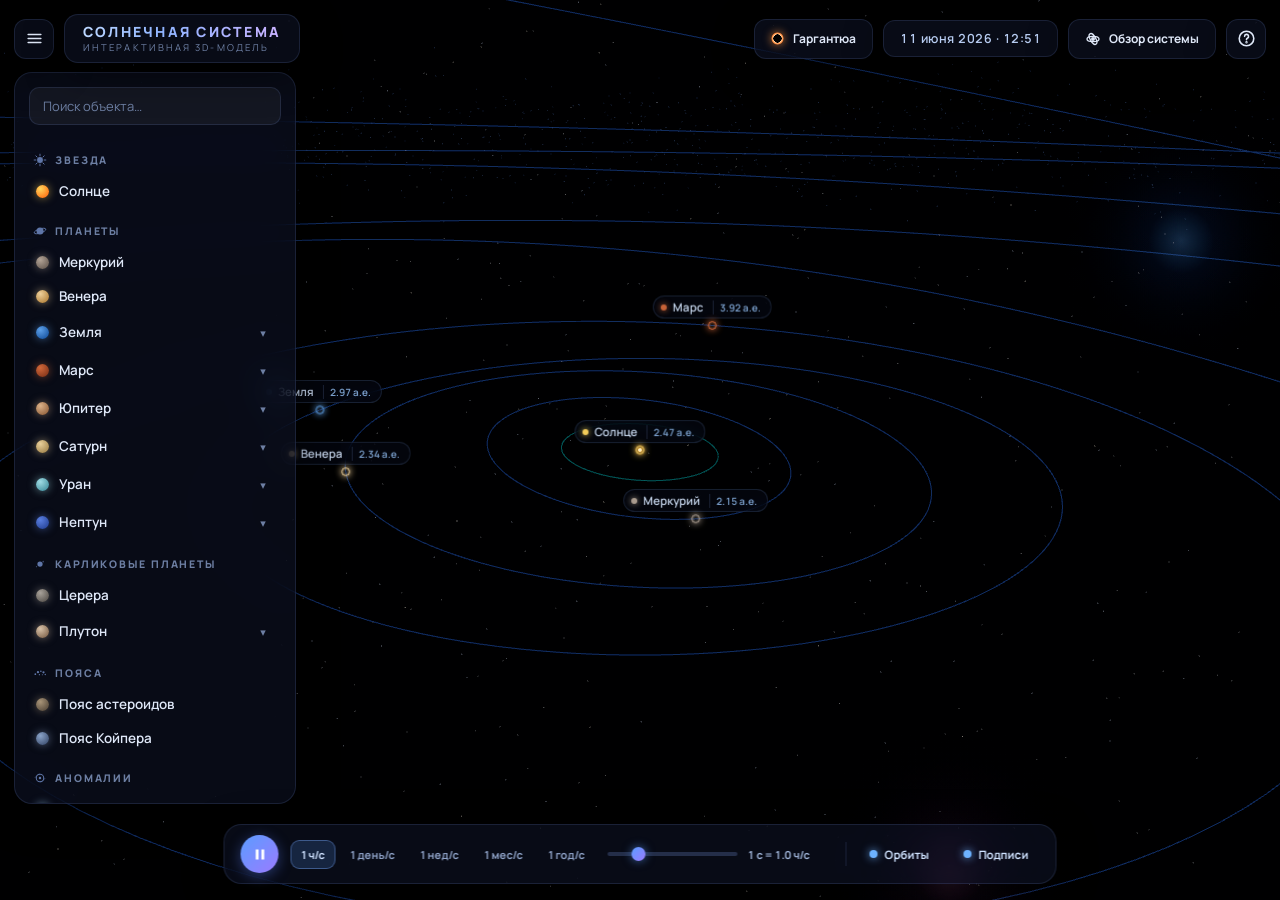
==== commit 4609d278: "stage 8: warp cruise (C) — Elite-style supercruise into a body's gravity well Press C in flight to w" ====
--- a/index.html
+++ b/index.html
@@ -155,8 +155,9 @@
       <span class="fh-stat"><i class="fh-ico-scan"></i><b id="fhFound">0</b>/<span id="fhTotal">0</span> просканировано</span>
       <span class="fh-stat fh-cr"><b id="fhCredits">0</b> кр</span>
     </div>
+    <div class="fh-warp" id="fhWarp" style="display:none"></div>
     <div class="fh-well" id="fhWell" style="display:none"></div>
-    <div class="fh-keys"><kbd>W</kbd>/<kbd>S</kbd> тяга · мышь поворот · <kbd>A</kbd>/<kbd>D</kbd> крен · <kbd>Space</kbd> тормоз · <kbd>Shift</kbd> буст · <kbd>ЛКМ</kbd> скан · <kbd>G</kbd> орбита · <kbd>F</kbd> выйти</div>
+    <div class="fh-keys"><kbd>W</kbd>/<kbd>S</kbd> тяга · мышь поворот · <kbd>A</kbd>/<kbd>D</kbd> крен · <kbd>Space</kbd> тормоз · <kbd>Shift</kbd> буст · <kbd>ЛКМ</kbd> скан · <kbd>C</kbd> варп · <kbd>G</kbd> орбита · <kbd>F</kbd> выйти</div>
   </div>
 
   <!-- Подсказка по управлению -->
--- a/css/style.css
+++ b/css/style.css
@@ -555,6 +555,13 @@
 .fh-well kbd { font-size: 9px; padding: 1px 4px; }
 .fh-well.orbiting { color: #7df0c4; }
 .fh-well.orbiting b { color: #b8ffe6; letter-spacing: 0.08em; }
+.fh-warp {
+  margin-top: 6px;
+  font-size: 11px; letter-spacing: 0.06em;
+  color: #9fd0ff;
+  text-shadow: 0 0 10px rgba(120, 180, 255, 0.6);
+}
+.fh-warp b { color: #ddeeff; font-weight: 800; letter-spacing: 0.1em; }
 .fh-boost {
   font-size: 9.5px; font-weight: 700; letter-spacing: 0.1em;
   padding: 1px 6px; border-radius: 6px;
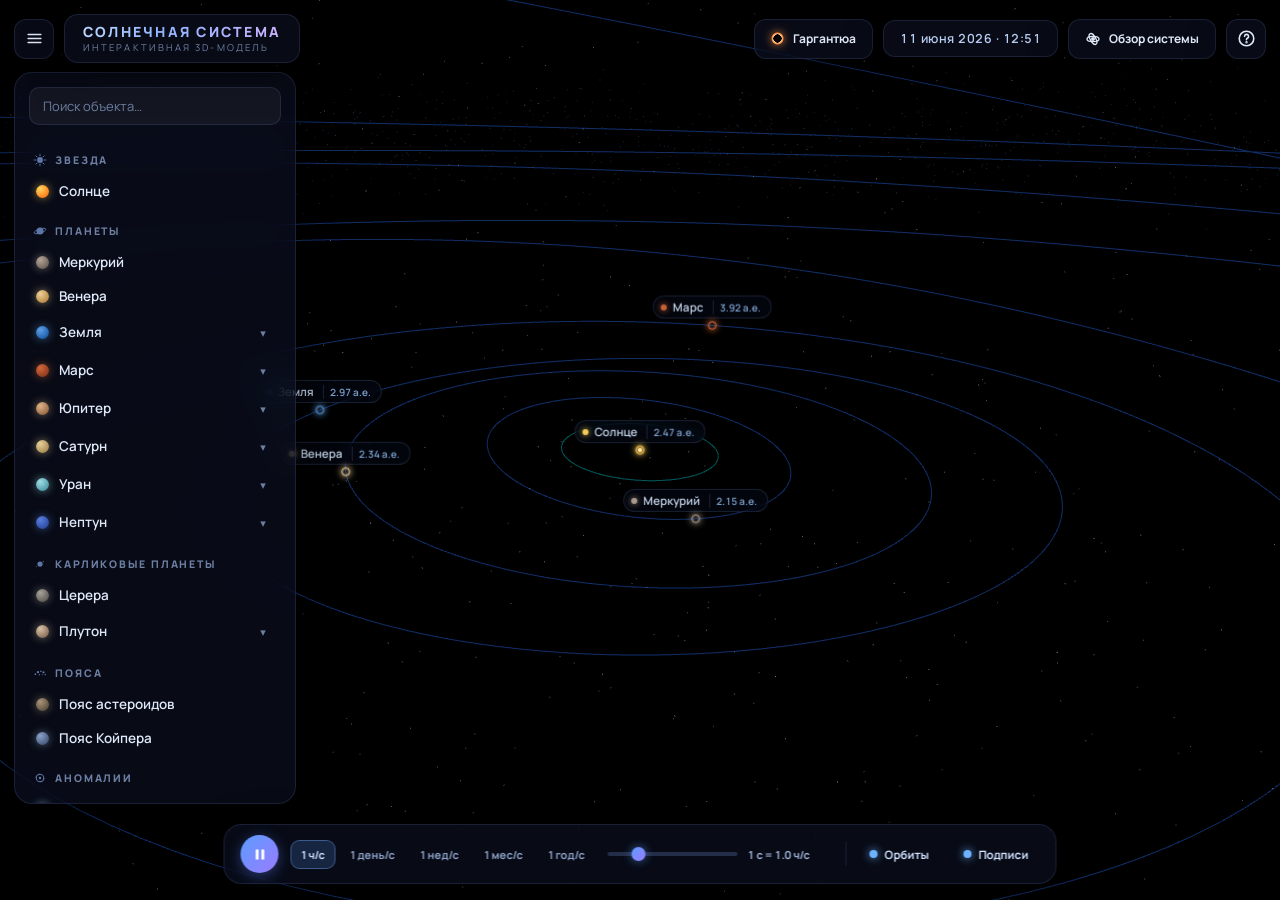
==== commit cb2c5036: "feat(controls): throttle-cruise flight model + rigid free-look camera Reworks ship controls per requ" ====
--- a/index.html
+++ b/index.html
@@ -148,7 +148,7 @@
 
   <!-- HUD режима полёта -->
   <div id="flightHud" class="glass">
-    <div class="fh-head"><span class="fh-boost" id="fhBoost">БУСТ</span><b>ПОЛЁТ</b></div>
+    <div class="fh-head"><b>ПОЛЁТ</b><span class="fh-thr" id="fhThrottle">режим 0</span></div>
     <div class="fh-bar"><i id="fhBar"></i></div>
     <div class="fh-spd"><span id="fhSpeed">0</span><small>ед/с</small></div>
     <div class="fh-stats">
@@ -157,7 +157,7 @@
     </div>
     <div class="fh-warp" id="fhWarp" style="display:none"></div>
     <div class="fh-well" id="fhWell" style="display:none"></div>
-    <div class="fh-keys"><kbd>W</kbd>/<kbd>S</kbd> тяга · мышь поворот · <kbd>A</kbd>/<kbd>D</kbd> крен · <kbd>Space</kbd> тормоз · <kbd>Shift</kbd> буст · <kbd>ЛКМ</kbd> скан · <kbd>C</kbd> варп · <kbd>G</kbd> орбита · <kbd>F</kbd> выйти</div>
+    <div class="fh-keys"><kbd>W</kbd>/<kbd>S</kbd> тангаж · <kbd>A</kbd>/<kbd>D</kbd> поворот · мышь обзор · <kbd>Shift</kbd>/<kbd>Ctrl</kbd> скорость · <kbd>C</kbd> варп · <kbd>G</kbd> орбита · <kbd>X</kbd> посадка · <kbd>ЛКМ</kbd> скан · <kbd>F</kbd> выйти</div>
   </div>
 
   <!-- Подсказка по управлению -->
--- a/css/style.css
+++ b/css/style.css
@@ -546,6 +546,14 @@
   font-size: 11px; letter-spacing: 0.14em; color: var(--text-dim);
 }
 .fh-head b { color: var(--text); font-weight: 700; }
+.fh-thr {
+  margin-left: auto;
+  font-size: 10.5px; font-weight: 700; letter-spacing: 0.04em;
+  color: #9fd0ff;
+  padding: 1px 7px; border-radius: 6px;
+  background: rgba(120, 180, 255, 0.12);
+}
+.fh-thr.rev { color: #ffb38a; background: rgba(255, 150, 90, 0.12); }
 .fh-well {
   margin-top: 6px;
   font-size: 11px; letter-spacing: 0.02em;
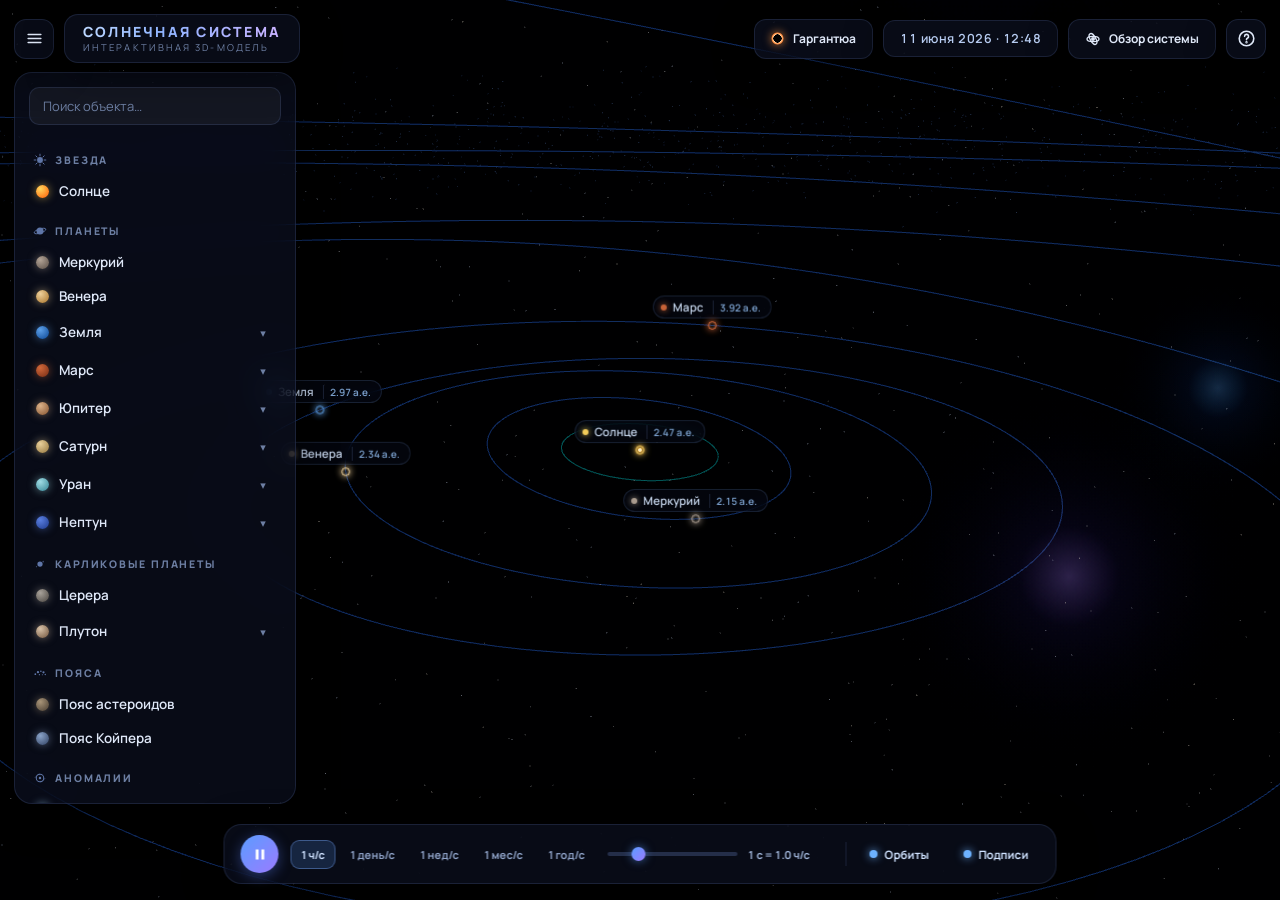
==== commit 523e6a2d: "stage 12: near-surface auto-slow + AGL altimeter Throttle target speed now scales down with proximit" ====
--- a/index.html
+++ b/index.html
@@ -155,6 +155,7 @@
       <span class="fh-stat"><i class="fh-ico-scan"></i><b id="fhFound">0</b>/<span id="fhTotal">0</span> просканировано</span>
       <span class="fh-stat fh-cr"><b id="fhCredits">0</b> кр</span>
     </div>
+    <div class="fh-alt" id="fhAlt" style="display:none"></div>
     <div class="fh-warp" id="fhWarp" style="display:none"></div>
     <div class="fh-well" id="fhWell" style="display:none"></div>
     <div class="fh-keys"><kbd>W</kbd>/<kbd>S</kbd> тангаж · <kbd>A</kbd>/<kbd>D</kbd> поворот · мышь обзор · <kbd>Shift</kbd>/<kbd>Ctrl</kbd> скорость · <kbd>C</kbd> варп · <kbd>G</kbd> орбита · <kbd>X</kbd> посадка · <kbd>ЛКМ</kbd> скан · <kbd>F</kbd> выйти</div>
--- a/css/style.css
+++ b/css/style.css
@@ -570,6 +570,13 @@
   text-shadow: 0 0 10px rgba(120, 180, 255, 0.6);
 }
 .fh-warp b { color: #ddeeff; font-weight: 800; letter-spacing: 0.1em; }
+.fh-alt {
+  margin-top: 6px;
+  font-size: 12px; font-weight: 700; letter-spacing: 0.03em;
+  color: #ffd27a;
+  text-shadow: 0 0 8px rgba(255, 200, 120, 0.45);
+}
+.fh-alt b { color: #fff0d0; font-variant-numeric: tabular-nums; }
 .fh-boost {
   font-size: 9.5px; font-weight: 700; letter-spacing: 0.1em;
   padding: 1px 6px; border-radius: 6px;
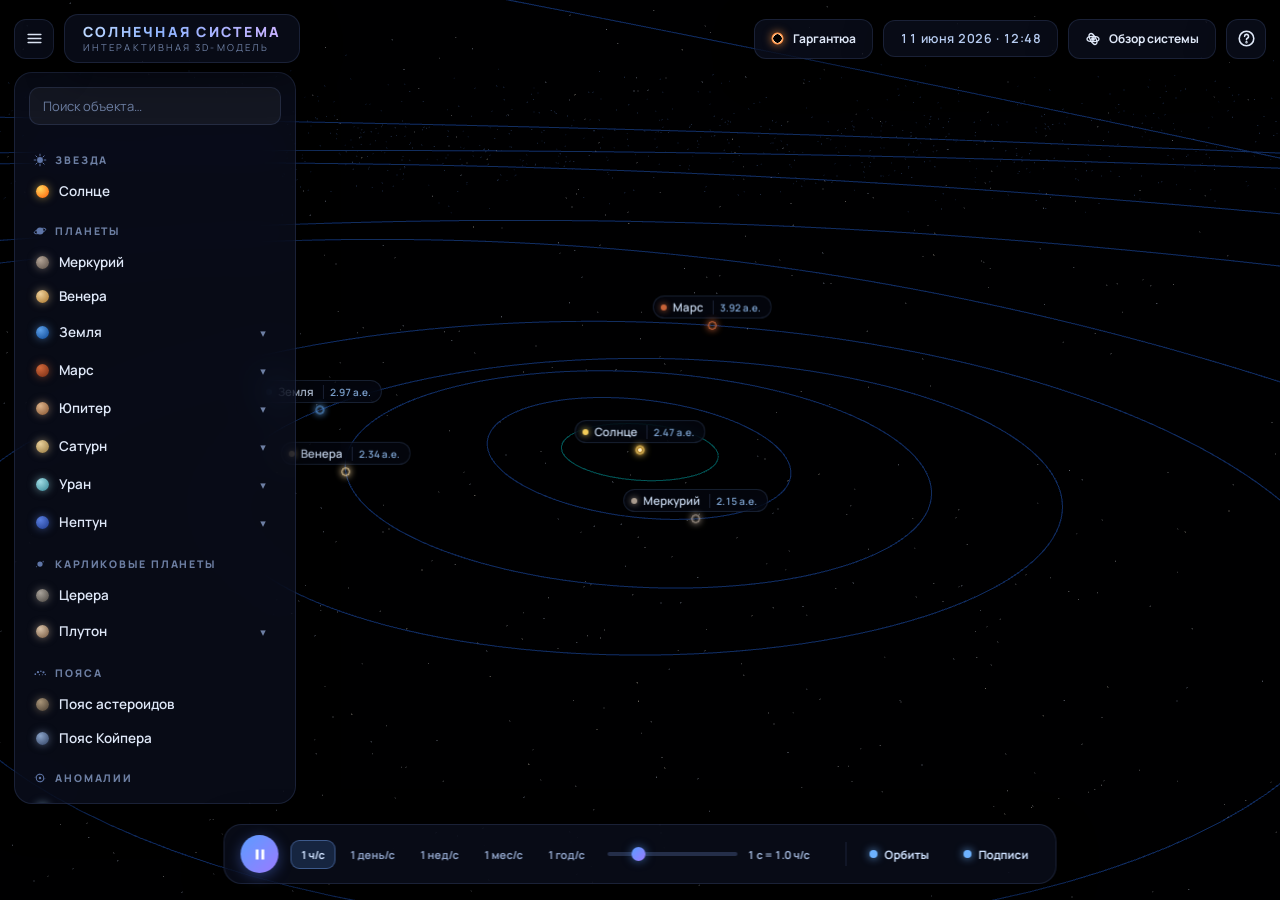
==== commit 8857b2c4: "feat(controls): full No Man's Sky scheme — mouse steer, analog throttle, roll, free-look Per design " ====
--- a/index.html
+++ b/index.html
@@ -158,7 +158,7 @@
     <div class="fh-alt" id="fhAlt" style="display:none"></div>
     <div class="fh-warp" id="fhWarp" style="display:none"></div>
     <div class="fh-well" id="fhWell" style="display:none"></div>
-    <div class="fh-keys"><kbd>W</kbd>/<kbd>S</kbd> тангаж · <kbd>A</kbd>/<kbd>D</kbd> поворот · мышь обзор · <kbd>Shift</kbd>/<kbd>Ctrl</kbd> скорость · <kbd>C</kbd> варп · <kbd>G</kbd> орбита · <kbd>X</kbd> посадка · <kbd>ЛКМ</kbd> скан · <kbd>F</kbd> выйти</div>
+    <div class="fh-keys">мышь руль · <kbd>A</kbd>/<kbd>D</kbd> крен · <kbd>W</kbd>/<kbd>S</kbd> тяга · <kbd>Shift</kbd> буст · <kbd>Space</kbd> обзор · <kbd>C</kbd> варп · <kbd>G</kbd> орбита · <kbd>X</kbd> посадка · <kbd>ЛКМ</kbd> скан · <kbd>F</kbd> выйти</div>
   </div>
 
   <!-- Подсказка по управлению -->
